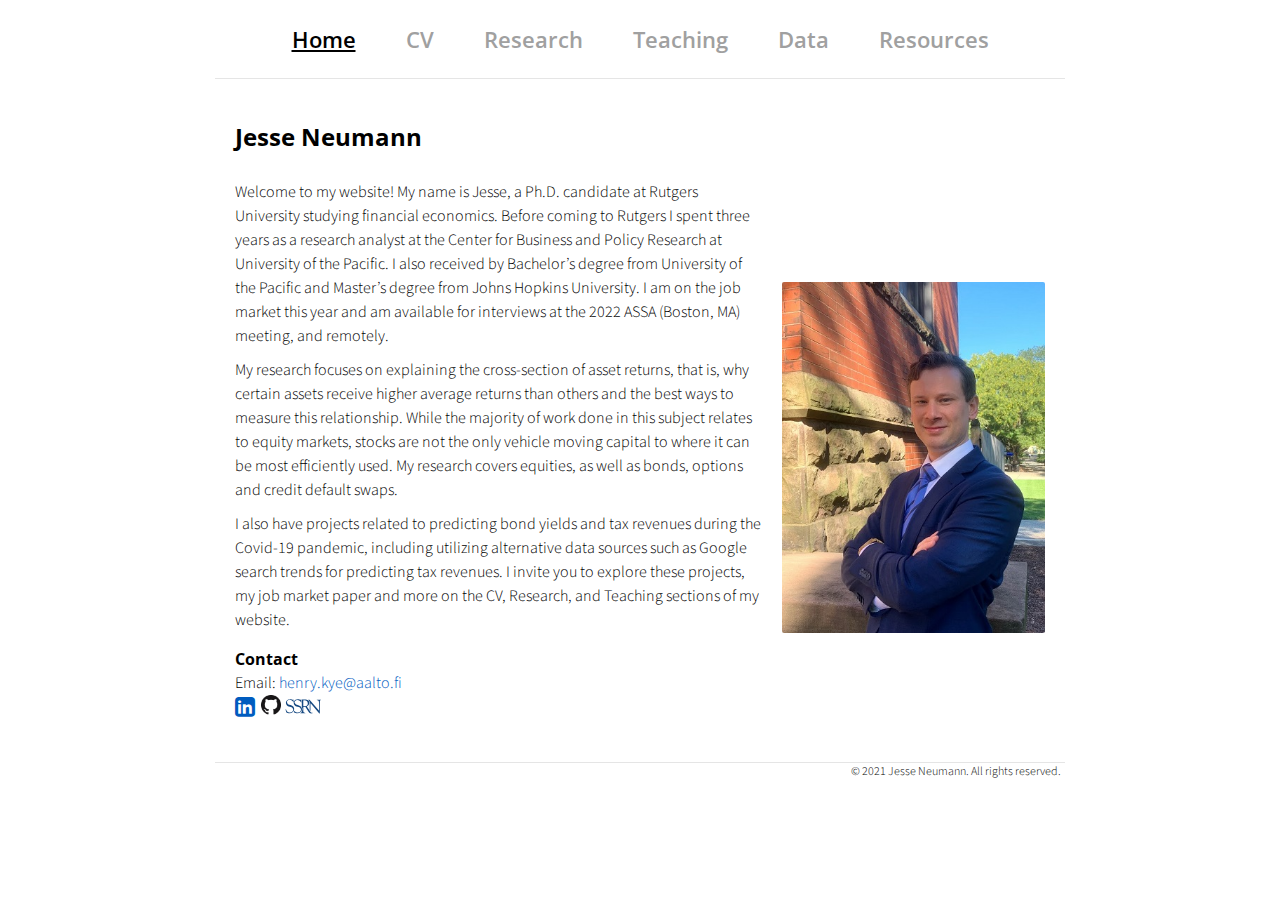
==== index.html @ a1036e42 "Update index.html" ====
<!DOCTYPE html>
<html lang="en-us">

<head>
    <!-- Global site tag (gtag.js) - Google Analytics -->
    <script async src="https://www.googletagmanager.com/gtag/js?id=UA-176182247-1"></script>
    <script>
        window.dataLayer = window.dataLayer || [];

        function gtag() {
            dataLayer.push(arguments);
        }
        gtag('js', new Date());

        gtag('config', 'UA-176182247-1');
    </script>
    <!-- End of Google Analytics -->
    <meta charset="utf-8">
    <title>J. Neumann's Website</title>
    <meta name="viewport" content="width=device-width, initial-scale=1.0">
    <link rel="stylesheet" type="text/css" href="/css/main.css">
    <link href='https://fonts.googleapis.com/css?family=Open+Sans:400,700' rel='stylesheet' type='text/css'>
    <link href='https://fonts.googleapis.com/css?family=Open+Sans+Condensed:300,700' rel='stylesheet' type='text/css'>
    <link href="https://fonts.googleapis.com/css?family=Source+Sans+Pro:400,700" rel="stylesheet">
    <link href="https://fonts.googleapis.com/icon?family=Material+Icons" rel="stylesheet">
    <link rel="stylesheet" href="https://cdnjs.cloudflare.com/ajax/libs/font-awesome/4.7.0/css/font-awesome.min.css">
    </head>

<body>
    <div class="menu-container">
        <div class="menu">
            <div class="menu-table flex-row-center">
                <div class="menu-items flex-row-center flex-item">
                    <a href="index.html" class="active">Home</a>
                    <a href="cv.html">CV</a>
                    <a href="research.html">Research</a>
                    <a href="teaching.html">Teaching</a>
                    <a href="data.html">Data</a>
                    <a href="resources.html">Resources</a>
                </div>
            </div>
            <hr class="header-footer">
        </div>
    </div>
    <!-------------------------------------------------------------------------------------------->
    <div class="content-container">
        <div class="content">
            <div class="content-table flex-column">
                <!-------------------------------------------------------------------------------------------->
                <!--Start Intro-->
                <div class="flex-row">
                    <div class="flex-item flex-column">
                        <h2 class="add-bottom-margin">Jesse Neumann</h2>
                    </div>
                </div>
                <div class="flex-row">
                    <div class="flex-item flex-item-stretch-2 flex-column">
                        <p class="text-no-margin-bottom">
                            Welcome to my website! My name is Jesse, a Ph.D. candidate at Rutgers University studying financial economics. Before coming to Rutgers I spent three years as a research analyst at the Center for Business and Policy Research at University of the Pacific. I also received by Bachelor’s degree from University of the Pacific and Master’s degree from Johns Hopkins University. I am on the job market this year and am available for interviews at the 2022 ASSA (Boston, MA) meeting, and remotely.
                        </p>
                        <p class="text-no-margin-bottom"> 
                          My research focuses on explaining the cross-section of asset returns, that is, why certain assets receive higher average returns than others and the best ways to measure this relationship. While the majority of work done in this subject relates to equity markets, stocks are not the only vehicle moving capital to where it can be most efficiently used. My research covers equities, as well as bonds, options and credit default swaps.
                        </p>
                        <!--
                        <p class="text">
                            I have worked primarily with <a target="_blank" href="https://www.nyse.com/market-data/historical/daily-taq">NYSE TAQ data</a> that record intraday transactions (trades and quotes) for U.S.-traded stocks.
                        </p>
                        -->
                        <p class="text-no-margin-bottom">
                            I also have projects related to predicting bond yields and tax revenues during the Covid-19 pandemic, including utilizing alternative data sources such as Google search trends for predicting tax revenues. I invite you to explore these projects, my job market paper and more on the CV, Research, and Teaching sections of my website.
                        </p>                        
                        <h4 class="add-top-margin">Contact</h4>
                        <p class="text-no-margin-top">
                            <!--
                            Email: <a href="mailto:hky&#101;&#64;&#101;c&#111;n&#111;mics&#46;rutg&#101;rs&#46;&#101;du">hky&#101;&#64;&#101;c&#111;n&#111;mics&#46;rutg&#101;rs&#46;&#101;du</a><br>
                            -->
                            Email: <a href="mailto:&#104;e&#110;ry.&#107;&#121;&#101;&#64;a&#97;&#108;t&#111;.f&#105;">&#104;e&#110;ry.&#107;&#121;&#101;&#64;a&#97;&#108;t&#111;.f&#105;</a><br>
                            <a target="_blank" title="LinkedIn" href="https://www.linkedin.com/in/henrykye"><i style="font-size:23px" class="fa">&#xf08c;</i></a>&nbsp;                    
                            <a target="_blank" title="GitHub" href="https://github.com/henrykye"><img src="img/GitHub-Mark-32px.png" width="20"></a> 
                            <a target="_blank" title="SSRN" href="https://ssrn.com/author=3199370"><img src="img/ssrn_logo.svg" width="38"></a> 
                        </p>
                    </div>
                    <div class="flex-item flex-item-stretch flex-column">
                        <img class="image" src="img/profile.jpg">
                        <!--
                        <p class="text-center text-small text-no-margin-top"><em>@Johnson Park, Piscataway, NJ </em><a href="https://goo.gl/maps/St8mgmyr1SE5Q53e8" target="_blank"><i class="material-icons" style="font-size:14px;color:#E52B50">place</i></a> </p>
                        -->
                    </div>
                </div>
                <!--End Intro-->
                <!-------------------------------------------------------------------------------------------->
            </div>
            <hr class="header-footer">
            <p class="text-tiny text-no-margin text-right">&#169; 2021 Jesse Neumann. All rights reserved.&nbsp;&nbsp; </p>
        </div>
        
    </div>
    
</body>

</html>
---- css/main.css ----
body {
    margin: 0;
    padding: 0;
    background-color: white;
    font-family: 'Open Sans', Helvetica, Arial, sans-serif;
    left: 0;
    right: 0;
    width: auto;
}

a {
    cursor: pointer;
}

a.dashed {
    border-bottom: 1px dashed;
}

img {
    -webkit-touch-callout: none;
    -webkit-user-select: none;
    -khtml-user-select: none;
    -moz-user-select: none;
    -ms-user-select: none;
    user-select: none;
}

video {
    -webkit-touch-callout: none;
    -webkit-user-select: none;
    -khtml-user-select: none;
    -moz-user-select: none;
    -ms-user-select: none;
    user-select: none;
}

h2 {
    font-size: 24px;
    margin: 10px 0 0 0;
    padding: 0;
    font-weight: bold;
    font-family: 'Open Sans', Helvetica, Arial, sans-serif;
}

h3 {
    font-size: 18px;
    margin: 10px 0 0 0;
    padding: 0;
    font-weight: bold;
    font-family: 'Open Sans', Helvetica, Arial, sans-serif;
}

h4 {
    font-size: 16px;
    margin: 0;
    padding: 0;
    font-weight: bold;
    font-family: 'Open Sans', Helvetica, Arial, sans-serif;
}

ul,
ol {
    margin: 10px 0 10px 0;
}

li ol,
li ul {
    margin: 0;
}

ol {
    counter-reset: list;
}

ol > li {
    list-style: none;
    position: relative;
}

ol > li:before {
    content: "["counter(list)"]";
    counter-increment: list;
    left: -50px;
    padding-right: 10px;
    position: absolute;
    text-align: right;
    width: 40px;
}

hr {
    border: 0;
    height: 1px;
    background: #333;
    margin: 0 0 10px 0;
}

hr.no-bottom-margin {
    border: 0;
    height: 1px;
    background: #333;
    margin: 0 0 0 0;
}

hr.header-footer {
    background: #e5e5e5;
    border: 0;
    height: 1px;
    margin: 0;
}

.menu-container {
    z-index: 2;
    position: relative;
    width: 100%;
    background-color: white;
    min-width: 300px;
    -webkit-touch-callout: none;
    -webkit-user-select: none;
    -khtml-user-select: none;
    -moz-user-select: none;
    -ms-user-select: none;
    user-select: none;
}

.menu {
    position: relative;
    margin: 0 auto;
    max-width: 850px;
}

.menu-table {
    background-color: white;
    padding: 24px 5px;
    width: 100%;
    margin: 0;
}

.logo {
    margin-left: 10px;
}

.logo a {
    color: #0073CF;
    font-size: 24px;
    text-decoration: none;
    font-weight: 700;
    flex: 1 auto;
}

.menu-button {
    width: 40px;
    height: 20px;
    display: none;
    cursor: pointer;
    margin-right: 20px;
}

.menu-button img {
    width: 30px;
    height: 30px;
}

.menu-items a {
    color: #A0A0A0;
    text-decoration: none;
    font-weight: 600;
    font-size: 22px;
    flex: 1 auto;
    transition: opacity 0.1s ease-in-out;
    -moz-transition: opacity 0.1s ease-in-out;
    -webkit-transition: opacity 0.1s ease-in-out;
    font-family: 'Open Sans', Helvetica, Arial, sans-serif;
    white-space: nowrap;
}

.menu-items a:not(:last-child) {
    margin-right: 50px;
}

.menu-items a:hover,
.menu-items .active {
    color: #000000;
    opacity: 1;
    text-decoration: underline;
}

.nav li {
    display: inline;
    padding: 0 20px;
    text-transform: uppercase;
}

.nav a {
    color: #A0A0A0;
    text-decoration: none;
    font-weight: 600;
    font-size: 18px;
    flex: 1 auto;
    transition: opacity 0.1s ease-in-out;
    -moz-transition: opacity 0.1s ease-in-out;
    -webkit-transition: opacity 0.1s ease-in-out;
    font-family: 'Open Sans', Helvetica, Arial, sans-serif;
    white-space: nowrap;
}

.nav a:hover,
.nav .active {
    color: #000000;
    opacity: 1;
    text-decoration: underline;
}

.content-container {
    z-index: 1;
    position: relative;
    width: 100%;
    min-width: 300px;
}

.content {
    background-color: white;
    font-size: 16px;
    font-family: 'Source Sans Pro', Helvetica, Arial, sans-serif;
    font-weight: 300;
    line-height: 1.5;
    margin: 0 auto;
    max-width: 850px;
    overflow-x: auto;
    position: relative;
}

.content p a,
.content ul a,
.content ol a {
    text-decoration: none;
    color: #005cbf;
}

.content p a:hover,
.content ul a:hover,
.content ol a:hover {
    text-decoration: underline;
}

.content-table {
    padding: 30px 10px;
    width: 100%;
    margin: 0;
}

.flex-column {
    display: flex;
    flex-direction: column;
    flex-wrap: wrap;
    justify-content: flex-start;
    align-items: stretch;
    align-content: stretch;
    box-sizing: border-box;
}

.flex-row-space-between {
    display: flex;
    flex-direction: row;
    flex-wrap: wrap;
    justify-content: space-between;
    align-items: center;
    align-content: stretch;
    box-sizing: border-box;
}

.flex-row {
    display: flex;
    flex-direction: row;
    flex-wrap: wrap;
    justify-content: flex-start;
    align-items: center;
    align-content: stretch;
    box-sizing: border-box;
}

.flex-row-center {
    display: flex;
    flex-direction: row;
    flex-wrap: wrap;
    justify-content: center;
    align-items: center;
    align-content: stretch;
    box-sizing: border-box;
}

.flex-item-stretch {
    flex: 1 auto;
}

.flex-item-stretch-2 {
    flex: 1 auto;
}

.flex-item-stretch-3 {
    flex: 1 auto;
}

.flex-item-stretch-4 {
    flex: 1 auto;
}

.flex-item-stretch-5 {
    flex: 1 auto;
}

.flex-item {
    margin: 0 10px;
}

.flex-item-no-right-margin {
    margin: 0 0 0 10px;
}

.flex-item-no-margin {
    margin: 0 0 0 0;
}

.left-align {
    float: left;
}

.right-align {
    float: right;
}

.full-width {
    width: 100%;
}

.badge-text {
    font-size: 30px;
    font-weight: 700;
}

.text {
    margin: 10px 0 10px 0;
    padding: 0;
}

.text-large-margin {
    margin: 15px 0 15px 0;
    padding: 0;
}

.text-small-margin {
    margin: 5px 0 5px 0;
    padding: 0;
}

.text-no-margin {
    margin: 0;
    padding: 0;
}

.text-no-margin-top {
    margin: 0 0 10px 0;
    padding: 0;
}

.text-no-margin-bottom {
    margin: 10px 0 0 0;
    padding: 0;
}

.text-left-margin {
    margin: 0 0 0 20px;
    padding: 0;
}

.image {
    border-radius: 2px;
    width: 100%;
    margin: 15px 0 2px 0;
    -webkit-touch-callout: none;
    -webkit-user-select: none;
    -khtml-user-select: none;
    -moz-user-select: none;
    -ms-user-select: none;
    user-select: none;
    display: flex;
}

.image.center {
    align-self: center;
}

.image img,
.image video {
    width: 100%;
    height: 100%;
    box-sizing: border-box;
    display: table-cell;
    overflow: hidden;
    border-radius: 2px;
}

.adaptive-image {
    background-position: center;
    background-repeat: no-repeat;
    background-size: cover;
}

.image-wrap-text {
    float: left;
    margin: 5px 40px 25px 0;
}

.image-caption {
    width: 100%;
    text-align: center;
    margin-top: -10px;
    margin-bottom: 10px;
}

.max-width-140 {
    max-width: 140px;
}

.max-width-400 {
    max-width: 400px;
}

.max-width-500 {
    max-width: 500px;
}

.max-width-600 {
    max-width: 600px;
}

.max-width-700 {
    max-width: 700px;
}

.max-width-800 {
    max-width: 800px;
}

.eighty-percent {
    height: 80%;
    width: 80%;
}

.seventy-percent {
    height: 70%;
    width: 70%;
}



ol.publication {
    display: flex;
    flex-direction: column-reverse;
    list-style: none;
    margin: 7px 0 7px 0;
    padding: 0;
    flex-wrap: wrap;
}

ol.publication li {
    display: flex;
    align-items: baseline;
    margin: 0;
    padding: 0;
}

ol.publication li p:before {
    line-height: 1;
    margin-right: 5px;
}


ol.publication.C-list {
    counter-reset: C-counter;
}

ol.publication.C-list li p {
    counter-increment: C-counter;
}

ol.publication.C-list li p:before {
    content: "[C"counter(C-counter)"]";
}

ol.publication.J-list {
    counter-reset: J-counter;
}

ol.publication.J-list li p {
    counter-increment: J-counter;
}

ol.publication.J-list li p:before {
    content: "[J"counter(J-counter)"]";
}

ol.publication.T-list {
    counter-reset: T-counter;
}

ol.publication.T-list li p {
    counter-increment: T-counter;
}

ol.publication.T-list li p:before {
    content: "[T"counter(T-counter)"]";
}

ol.publication.O-list {
    counter-reset: O-counter;
}

ol.publication.O-list li p {
    counter-increment: O-counter;
}

ol.publication.O-list li p:before {
    content: "[O"counter(O-counter)"]";
}

ol.publication.P-list {
    counter-reset: P-counter;
}

ol.publication.P-list li p {
    counter-increment: P-counter;
}

ol.publication.P-list li p:before {
    content: "[P"counter(P-counter)"]";
}

ol.publication.M-list {
    counter-reset: M-counter;
}

ol.publication.M-list li p {
    counter-increment: M-counter;
}

ol.publication.M-list li p:before {
    content: "[M"counter(M-counter)"]";
}

ol.publication.F-list {
    counter-reset: F-counter;
}

ol.publication.F-list li p {
    counter-increment: F-counter;
}

ol.publication.F-list li p:before {
    content: "[F"counter(F-counter)"]";
}

ol.publication.A-list {
    counter-reset: A-counter;
}

ol.publication.A-list li p {
    counter-increment: A-counter;
}

ol.publication.A-list li p:before {
    content: "[A"counter(A-counter)"]";
}

ol.nested {
    list-style: none;
    counter-reset: item;
}

ol.nested > li:before {
    counter-increment: item;
    content: counters(item, ".") ". ";
    padding-right: 0.6em;
}

.noselect {
    -webkit-touch-callout: none;
    -webkit-user-select: none;
    -khtml-user-select: none;
    -moz-user-select: none;
    -ms-user-select: none;
    user-select: none;
}

.center-align-content {
    display: flex;
    justify-content: center;
    align-items: center;
}

.left-align-content {
    display: flex;
    justify-content: flex-start;
    align-items: center;
}

.text-huge {
    font-size: 20px;
}

.text-large {
    font-size: 18px;
}

.text-small {
    font-size: 14px;
}

.text-tiny {
    font-size: 12px;
}

.text-italic {
    font-style: italic;
}

.text-justify {
    text-align: justify;
}

.text-center {
    text-align: center;
}

.text-right {
    text-align: right;
}

.iframe-container {
    position: absolute;
    top: 61px;
    bottom: 0;
    left: 0;
    height: auto;
    width: 100%;
    min-width: 300px;
}

.iframe {
    border: 0;
    width: 100%;
    height: 100%;
}

.iframe-in-body {
    width: 100%;
    height: 700px;
    border: 1px solid #666666;
    margin: 15px 0;
}

.iframe-in-tab {
    width: 100%;
    height: 400px;
    border: 0;
    margin: 0;
    padding: 0;
}

.force-no-scroll {
    overflow-y: hidden;
}

.force-scroll {
    overflow-y: scroll;
}

.highlight-text {
    font-weight: bold;
}

.custom-text-info,
.custom-text-info p,
.custom-text-info a {
    color: #17a2b8;
}

.custom-text-info a:hover {
    color: #007082;
}

.custom-text-primary,
.custom-text-primary p,
.custom-text-primary a {
    color: #007bff;
}

.custom-text-primary a:hover {
    color: #005cbf;
}

.custom-text-danger,
.custom-text-danger p,
.custom-text-danger a {
    color: #dc3545;
}

.custom-text-danger a:hover {
    color: #a71120;
}

.gallery {
    display: flex;
    flex-direction: row;
    flex-wrap: wrap;
    justify-content: flex-start;
    align-items: center;
    align-content: stretch;
    box-sizing: border-box;
    width: 100%;
    padding: 0 10px;
}

.gallery a {
    border: 1px solid rgba(0, 0, 0, 0);
    color: black;
    text-decoration: none;
    padding: 10px;
    cursor: default;
    -webkit-touch-callout: none;
    -webkit-user-select: none;
    -khtml-user-select: none;
    -moz-user-select: none;
    -ms-user-select: none;
    user-select: none;
}

.gallery a > img,
.gallery a > video {
    border-radius: 2px;
    width: 100%;
    background-image: url(../img/loading.gif);
    background-repeat: no-repeat;
    background-size: 30px 30px;
    background-position: center;
    min-height: 50px;
}

.gallery a > div {
    width: 100%;
    text-align: center;
}

.custom-table-container {
    display: grid;
    width: fit-content;
    width: -moz-fit-content;
    margin: 15px 0;
}

.custom-table-container.center {
    margin-left: auto;
    margin-right: auto;
}

.custom-table {
    display: block;
    overflow-x: auto;
    border: 1px solid #666666;
    border-collapse: collapse;
    border-spacing: 0;
    empty-cells: show;
    margin: 0;
    padding: 0;
}

.custom-table thead {
    text-align: left;
    border-bottom: 1px solid #666666;
}

.custom-table tfoot {
    border-top: 1px solid #666666;
}

.custom-table tr.bg-color-gray {
    background-color: #dadada;
}

.custom-table tr.bg-color-light-gray {
    background-color: #efefef;
}

.custom-table td,
.custom-table th {
    padding: 5px 10px;
}

.no-top-margin {
    margin-top: 0;
}

.no-bottom-margin {
    margin-bottom: 0;
}

.break-long-url {
    /* These are technically the same, but use both */
    overflow-wrap: break-word;
    word-wrap: break-word;

    -ms-word-break: break-all;
    /* This is the dangerous one in WebKit, as it breaks things wherever */
    word-break: break-all;
    /* Instead use this non-standard one: */
    word-break: break-word;

    /* Adds a hyphen where the word breaks, if supported (No Blink) */
    -ms-hyphens: auto;
    -moz-hyphens: auto;
    -webkit-hyphens: auto;
    hyphens: auto;
}

.graph-title {
    font-size: 20px;
    margin-bottom: 0;
    margin-top: 15px;
}

.add-top-margin {
    margin-top: 15px;
}

.add-top-margin-small {
    margin-top: 5px;
}

.add-top-margin-large {
    margin-top: 20px;
}

.add-bottom-margin {
    margin-bottom: 15px;
}

.add-bottom-margin-small {
    margin-bottom: 5px;
}

.add-bottom-margin-large {
    margin-bottom: 20px;
}

@media screen and (min-width: 900px) {
    .flex-item-stretch {
        flex: 1;
    }

    .flex-item-stretch-2 {
        flex: 2;
    }

    .flex-item-stretch-3 {
        flex: 3;
    }

    .flex-item-stretch-4 {
        flex: 4;
    }

    .flex-item-stretch-5 {
        flex: 5;
    }
}

@media screen and (max-width: 750px) {
    .logo {
        -webkit-tap-highlight-color: transparent;
    }

    .menu-items {
        display: none;
        width: 100%;
    }

    .menu-items a:first-child {
        margin-top: 10px;
    }

    .menu-items a {
        width: 100%;
        padding: 10px 0;
        border-top: 1px solid rgba(255, 255, 255, 0.5);
    }

    .menu-button {
        display: flex;
        flex-direction: row;
        flex-wrap: wrap;
        justify-content: flex-end;
        align-items: center;
        align-content: stretch;
        box-sizing: border-box;
        -webkit-tap-highlight-color: transparent;
    }

    .menu-button:focus {
        pointer-events: none;
    }

    .menu-button:focus + .menu-items {
        display: block;
    }

    .menu-button:focus + .menu-items a {
        display: block;
    }

    .menu-items:hover {
        display: block;
    }

    .menu-items > a {
        display: block;
    }

    .image-wrap-text {
        max-width: 100%;
        margin-bottom: 20px;
        margin-right: 0;
    }
}

@media screen and (min-width: 900px) {
    .gallery a {
        flex: 1 0 25%;
        max-width: 25%;
    }
}

@media screen and (min-width: 700px) and (max-width: 900px) {
    .gallery a {
        flex: 1 0 33.3%;
        max-width: 33.3%;
    }
}

@media screen and (min-width: 500px) and (max-width: 700px) {
    .gallery a {
        flex: 1 0 50%;
        max-width: 50%;
    }
}

@media screen and (max-width: 500px) {
    .gallery a {
        flex: 1 0 100%;
        max-width: 100%;
    }
}
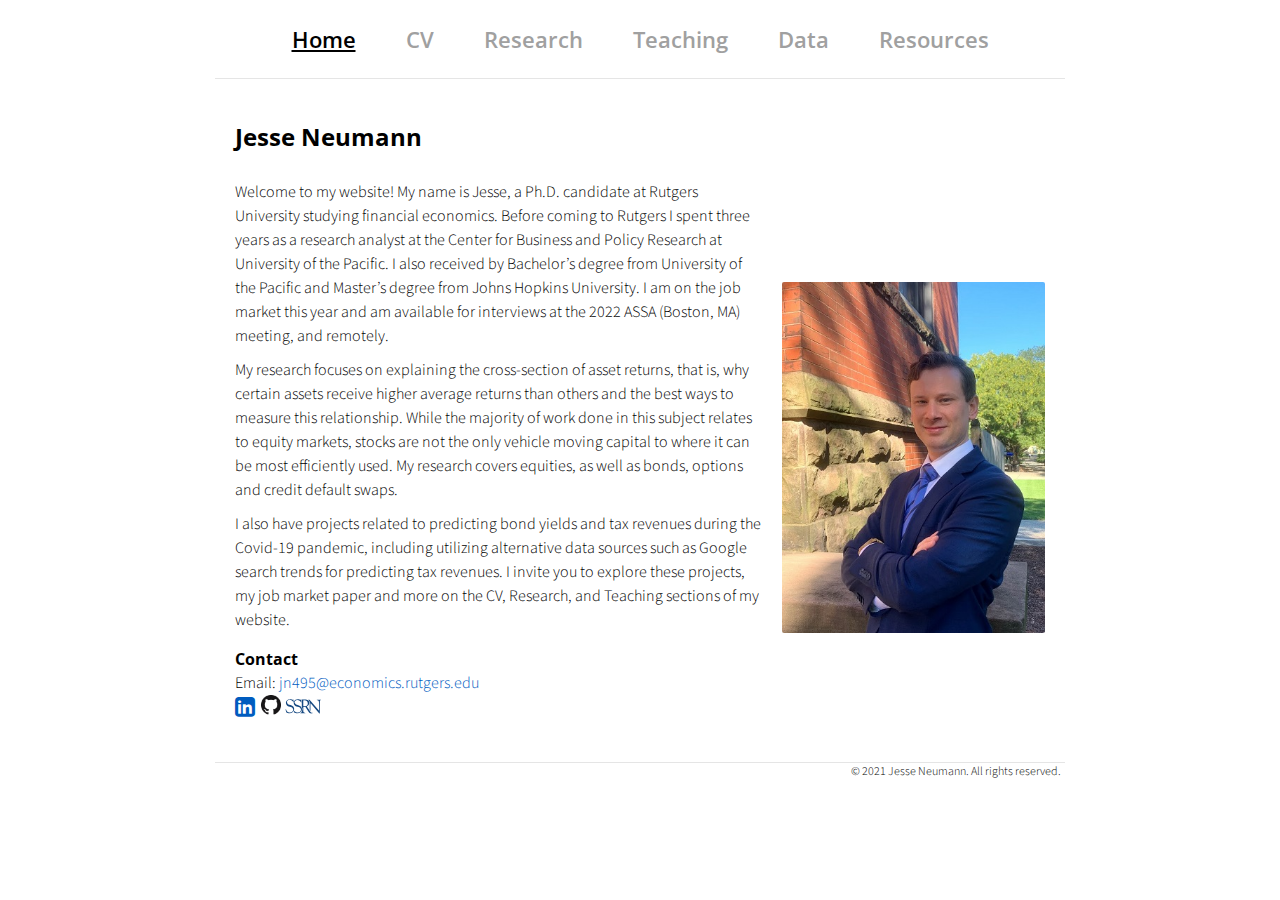
==== commit 59b72569: "Update index.html" ====
--- a/index.html
+++ b/index.html
@@ -74,10 +74,10 @@
                             <!--
                             Email: <a href="mailto:hky&#101;&#64;&#101;c&#111;n&#111;mics&#46;rutg&#101;rs&#46;&#101;du">hky&#101;&#64;&#101;c&#111;n&#111;mics&#46;rutg&#101;rs&#46;&#101;du</a><br>
                             -->
-                            Email: <a href="mailto:&#104;e&#110;ry.&#107;&#121;&#101;&#64;a&#97;&#108;t&#111;.f&#105;">&#104;e&#110;ry.&#107;&#121;&#101;&#64;a&#97;&#108;t&#111;.f&#105;</a><br>
-                            <a target="_blank" title="LinkedIn" href="https://www.linkedin.com/in/henrykye"><i style="font-size:23px" class="fa">&#xf08c;</i></a>&nbsp;                    
-                            <a target="_blank" title="GitHub" href="https://github.com/henrykye"><img src="img/GitHub-Mark-32px.png" width="20"></a> 
-                            <a target="_blank" title="SSRN" href="https://ssrn.com/author=3199370"><img src="img/ssrn_logo.svg" width="38"></a> 
+                            Email: <a href="mailto:jn495@economics.rutgers.edu;.f&#105;">jn495@economics.rutgers.edu</a><br>
+                            <a target="_blank" title="LinkedIn" href="https://www.linkedin.com/in/jesse-neumann-5276022a/"><i style="font-size:23px" class="fa">&#xf08c;</i></a>&nbsp;                    
+                            <a target="_blank" title="GitHub" href="https://github.com/neumann-econ"><img src="img/GitHub-Mark-32px.png" width="20"></a> 
+                            <a target="_blank" title="SSRN" href="https://ssrn.com/author=3328999"><img src="img/ssrn_logo.svg" width="38"></a> 
                         </p>
                     </div>
                     <div class="flex-item flex-item-stretch flex-column">
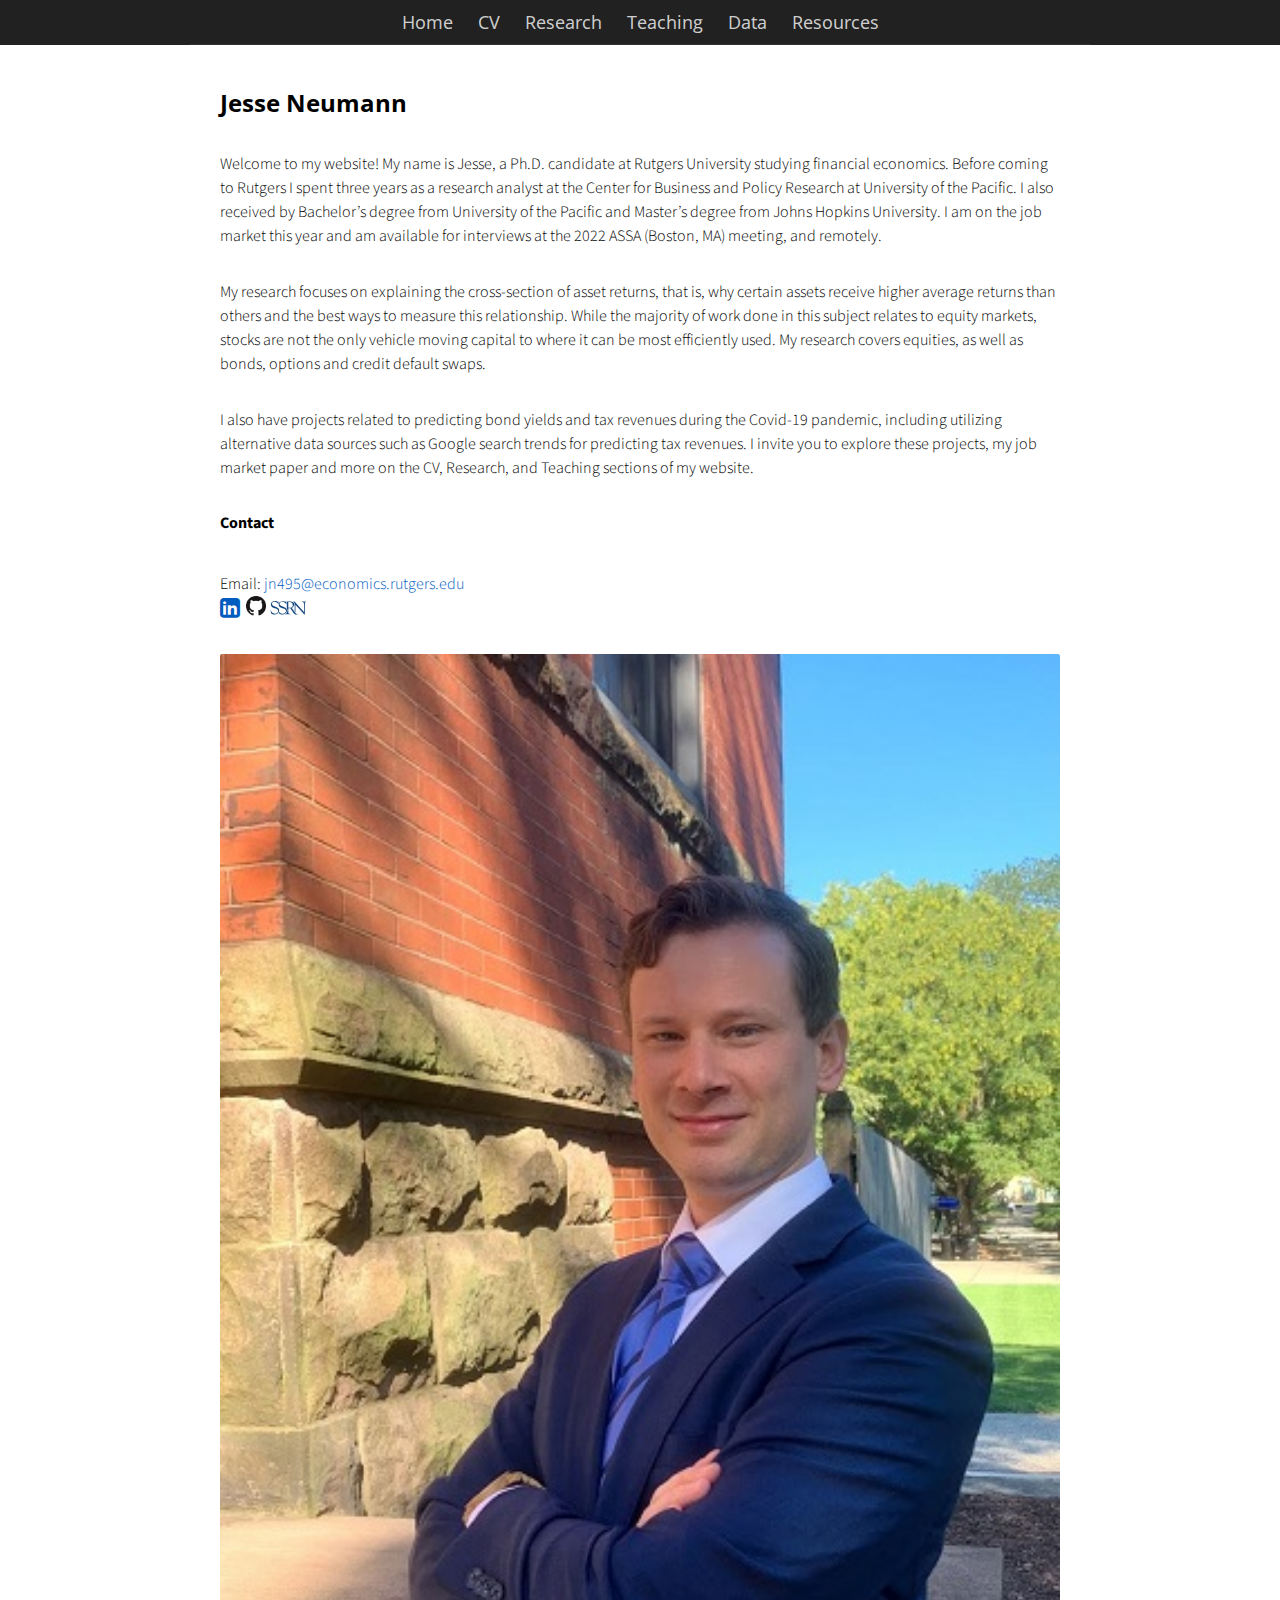
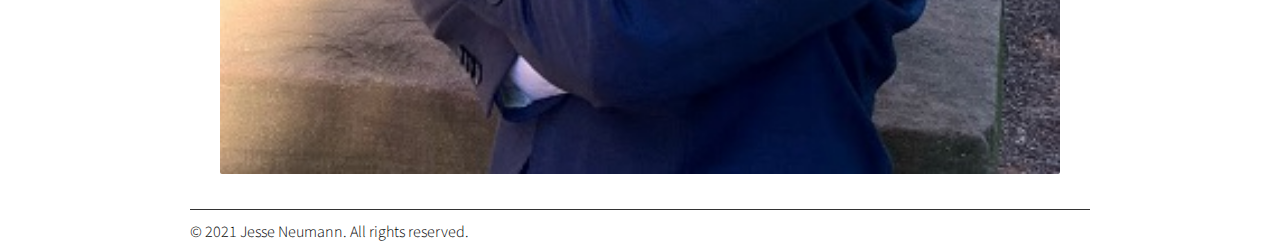
==== commit af5b6353: "Update index.html" ====
--- a/index.html
+++ b/index.html
@@ -51,10 +51,6 @@
                 <div class="flex-row">
                     <div class="flex-item flex-column">
                         <h2 class="add-bottom-margin">Jesse Neumann</h2>
-                    </div>
-                </div>
-                <div class="flex-row">
-                    <div class="flex-item flex-item-stretch-2 flex-column">
                         <p class="text-no-margin-bottom">
                             Welcome to my website! My name is Jesse, a Ph.D. candidate at Rutgers University studying financial economics. Before coming to Rutgers I spent three years as a research analyst at the Center for Business and Policy Research at University of the Pacific. I also received by Bachelor’s degree from University of the Pacific and Master’s degree from Johns Hopkins University. I am on the job market this year and am available for interviews at the 2022 ASSA (Boston, MA) meeting, and remotely.
                         </p>
@@ -87,6 +83,14 @@
                         -->
                     </div>
                 </div>
+                <!--
+                <div class="flex-row">
+                    <div class="flex-item flex-item-stretch-2 flex-column">
+                        
+                    </div>
+                    
+                </div>
+                -->
                 <!--End Intro-->
                 <!-------------------------------------------------------------------------------------------->
             </div>
--- a/css/main.css
+++ b/css/main.css
@@ -1,960 +1,830 @@
+html,
 body {
-    margin: 0;
-    padding: 0;
-    background-color: white;
-    font-family: 'Open Sans', Helvetica, Arial, sans-serif;
-    left: 0;
-    right: 0;
-    width: auto;
+  margin: 0;
+  padding: 0;
+  background-color: white;
+  font-family: 'Open Sans', Helvetica, Arial, sans-serif;
+  left: 0;
+  right: 0;
+  width: auto;
 }
 
 a {
-    cursor: pointer;
-}
-
-a.dashed {
-    border-bottom: 1px dashed;
+  outline: none;
+  cursor: pointer;
 }
 
 img {
-    -webkit-touch-callout: none;
-    -webkit-user-select: none;
-    -khtml-user-select: none;
-    -moz-user-select: none;
-    -ms-user-select: none;
-    user-select: none;
+  -webkit-touch-callout: none;
+  -webkit-user-select: none;
+  -khtml-user-select: none;
+  -moz-user-select: none;
+  -ms-user-select: none;
+  user-select: none;
 }
 
 video {
-    -webkit-touch-callout: none;
-    -webkit-user-select: none;
-    -khtml-user-select: none;
-    -moz-user-select: none;
-    -ms-user-select: none;
-    user-select: none;
+  -webkit-touch-callout: none;
+  -webkit-user-select: none;
+  -khtml-user-select: none;
+  -moz-user-select: none;
+  -ms-user-select: none;
+  user-select: none;
 }
 
 h2 {
-    font-size: 24px;
-    margin: 10px 0 0 0;
-    padding: 0;
-    font-weight: bold;
-    font-family: 'Open Sans', Helvetica, Arial, sans-serif;
+  font-size: 24px;
+  margin: 10px 0 0 0;
+  padding: 0;
+  font-weight: bold;
+  font-family: 'Open Sans', Helvetica, Arial, sans-serif;
 }
 
 h3 {
-    font-size: 18px;
-    margin: 10px 0 0 0;
-    padding: 0;
-    font-weight: bold;
-    font-family: 'Open Sans', Helvetica, Arial, sans-serif;
-}
-
-h4 {
-    font-size: 16px;
-    margin: 0;
-    padding: 0;
-    font-weight: bold;
-    font-family: 'Open Sans', Helvetica, Arial, sans-serif;
+  font-size: 18px;
+  margin: 10px 0 0 0;
+  padding: 0;
+  font-weight: bold;
+  font-family: 'Open Sans', Helvetica, Arial, sans-serif;
 }
 
 ul,
 ol {
-    margin: 10px 0 10px 0;
+  margin: 10px 0 10px 0;
 }
 
 li ol,
 li ul {
-    margin: 0;
-}
-
-ol {
-    counter-reset: list;
-}
-
-ol > li {
-    list-style: none;
-    position: relative;
-}
-
-ol > li:before {
-    content: "["counter(list)"]";
-    counter-increment: list;
-    left: -50px;
-    padding-right: 10px;
-    position: absolute;
-    text-align: right;
-    width: 40px;
+  margin: 0;
 }
 
 hr {
-    border: 0;
-    height: 1px;
-    background: #333;
-    margin: 0 0 10px 0;
-}
-
-hr.no-bottom-margin {
-    border: 0;
-    height: 1px;
-    background: #333;
-    margin: 0 0 0 0;
-}
-
-hr.header-footer {
-    background: #e5e5e5;
-    border: 0;
-    height: 1px;
-    margin: 0;
+  border: 0;
+  height: 1px;
+  background: #333;
+  margin: 0 0 10px 0;
 }
 
 .menu-container {
-    z-index: 2;
-    position: relative;
-    width: 100%;
-    background-color: white;
-    min-width: 300px;
-    -webkit-touch-callout: none;
-    -webkit-user-select: none;
-    -khtml-user-select: none;
-    -moz-user-select: none;
-    -ms-user-select: none;
-    user-select: none;
+  z-index: 2;
+  position: relative;
+  width: 100%;
+  background-color: #212121;
+  min-width: 300px;
+  -webkit-touch-callout: none;
+  -webkit-user-select: none;
+  -khtml-user-select: none;
+  -moz-user-select: none;
+  -ms-user-select: none;
+  user-select: none;
 }
 
 .menu {
-    position: relative;
-    margin: 0 auto;
-    max-width: 850px;
+  position: relative;
+  margin: 0 auto;
+  max-width: 900px;
 }
 
 .menu-table {
-    background-color: white;
-    padding: 24px 5px;
-    width: 100%;
-    margin: 0;
+  padding: 10px 10px;
+  width: 100%;
+  margin: 0;
+}
+
+.menu-highlight {
+  color: rgb(255, 255, 255) !important;
+  opacity: 1 !important;
+  font-weight: 700 !important;
 }
 
 .logo {
-    margin-left: 10px;
+  margin-left: 20px;
 }
 
 .logo a {
-    color: #0073CF;
-    font-size: 24px;
-    text-decoration: none;
-    font-weight: 700;
-    flex: 1 auto;
+  color: rgba(255, 255, 255, 0.8);
+  font-family: 'Open Sans Condensed', Helvetica, Arial, sans-serif;
+  font-size: 30px;
+  text-decoration: none;
+  font-weight: 700;
+  flex: 1 auto;
 }
 
 .menu-button {
-    width: 40px;
-    height: 20px;
-    display: none;
-    cursor: pointer;
-    margin-right: 20px;
+  width: 40px;
+  height: 40px;
+  display: none;
+  cursor: pointer;
+  margin-right: 20px;
 }
 
 .menu-button img {
-    width: 30px;
-    height: 30px;
+  width: 30px;
+  height: 30px;
 }
 
 .menu-items a {
-    color: #A0A0A0;
-    text-decoration: none;
-    font-weight: 600;
-    font-size: 22px;
-    flex: 1 auto;
-    transition: opacity 0.1s ease-in-out;
-    -moz-transition: opacity 0.1s ease-in-out;
-    -webkit-transition: opacity 0.1s ease-in-out;
-    font-family: 'Open Sans', Helvetica, Arial, sans-serif;
-    white-space: nowrap;
+  color: rgba(255, 255, 255, 0.8);
+  text-decoration: none;
+  font-weight: 400;
+  font-size: 18px;
+  flex: 1 auto;
+  transition: opacity 0.1s ease-in-out;
+  -moz-transition: opacity 0.1s ease-in-out;
+  -webkit-transition: opacity 0.1s ease-in-out;
+  font-family: 'Open Sans', Helvetica, Arial, sans-serif;
+  white-space: nowrap;
 }
 
 .menu-items a:not(:last-child) {
-    margin-right: 50px;
-}
-
-.menu-items a:hover,
-.menu-items .active {
-    color: #000000;
-    opacity: 1;
-    text-decoration: underline;
-}
-
-.nav li {
-    display: inline;
-    padding: 0 20px;
-    text-transform: uppercase;
-}
-
-.nav a {
-    color: #A0A0A0;
-    text-decoration: none;
-    font-weight: 600;
-    font-size: 18px;
-    flex: 1 auto;
-    transition: opacity 0.1s ease-in-out;
-    -moz-transition: opacity 0.1s ease-in-out;
-    -webkit-transition: opacity 0.1s ease-in-out;
-    font-family: 'Open Sans', Helvetica, Arial, sans-serif;
-    white-space: nowrap;
-}
-
-.nav a:hover,
-.nav .active {
-    color: #000000;
-    opacity: 1;
-    text-decoration: underline;
+  margin-right: 25px;
+}
+
+.menu-items a:hover {
+  color: rgb(255, 255, 255);
+  opacity: 1;
 }
 
 .content-container {
-    z-index: 1;
-    position: relative;
-    width: 100%;
-    min-width: 300px;
+  z-index: 1;
+  position: relative;
+  width: 100%;
+  min-width: 300px;
 }
 
 .content {
-    background-color: white;
-    font-size: 16px;
-    font-family: 'Source Sans Pro', Helvetica, Arial, sans-serif;
-    font-weight: 300;
-    line-height: 1.5;
-    margin: 0 auto;
-    max-width: 850px;
-    overflow-x: auto;
-    position: relative;
+  position: relative;
+  margin: 0 auto;
+  font-size: 16px;
+  font-family: 'Source Sans Pro', Helvetica, Arial, sans-serif;
+  font-weight: 300;
+  line-height: 1.5;
+  max-width: 900px;
+  overflow-x: auto;
 }
 
 .content p a,
 .content ul a,
 .content ol a {
-    text-decoration: none;
-    color: #005cbf;
+  text-decoration: none;
+  color: #005cbf;
 }
 
 .content p a:hover,
 .content ul a:hover,
 .content ol a:hover {
-    text-decoration: underline;
+  text-decoration: underline;
 }
 
 .content-table {
-    padding: 30px 10px;
+  padding: 20px 10px;
+  width: 100%;
+  margin: 0;
+}
+
+.flex-column {
+  display: flex;
+  flex-direction: column;
+  flex-wrap: wrap;
+  justify-content: flex-start;
+  align-items: stretch;
+  align-content: stretch;
+  box-sizing: border-box;
+}
+
+.flex-row-space-between {
+  display: flex;
+  flex-direction: row;
+  flex-wrap: wrap;
+  justify-content: space-between;
+  align-items: center;
+  align-content: stretch;
+  box-sizing: border-box;
+}
+
+.flex-row {
+  display: flex;
+  flex-direction: row;
+  flex-wrap: wrap;
+  justify-content: flex-start;
+  align-items: center;
+  align-content: stretch;
+  box-sizing: border-box;
+}
+
+.flex-row-center {
+  display: flex;
+  flex-direction: row;
+  flex-wrap: wrap;
+  justify-content: center;
+  align-items: center;
+  align-content: stretch;
+  box-sizing: border-box;
+}
+
+.flex-item-stretch {
+  flex: 1 auto;
+}
+
+.flex-item-stretch-2 {
+  flex: 1 auto;
+}
+
+.flex-item-stretch-3 {
+  flex: 1 auto;
+}
+
+.flex-item-stretch-4 {
+  flex: 1 auto;
+}
+
+.flex-item-stretch-5 {
+  flex: 1 auto;
+}
+
+.flex-item {
+  margin: 0 20px;
+}
+
+.left-align {
+  float: left;
+}
+
+.right-align {
+  float: right;
+}
+
+.full-width {
+  width: 100%;
+}
+
+.badge-text {
+  font-size: 30px;
+  font-weight: 700;
+}
+
+.text {
+  margin: 10px 0 10px 0;
+  padding: 0;
+}
+
+.text-large-margin {
+  margin: 15px 0 15px 0;
+  padding: 0;
+}
+
+.text-small-margin {
+  margin: 5px 0 5px 0;
+  padding: 0;
+}
+
+.text-no-margin {
+  margin: 0;
+  padding: 0;
+}
+
+.image {
+  border-radius: 2px;
+  width: 100%;
+  margin: 15px 0;
+  -webkit-touch-callout: none;
+  -webkit-user-select: none;
+  -khtml-user-select: none;
+  -moz-user-select: none;
+  -ms-user-select: none;
+  user-select: none;
+  display: flex;
+}
+
+.image.center {
+  align-self: center;
+}
+
+.image img,
+.image video {
+  width: 100%;
+  height: 100%;
+  box-sizing: border-box;
+  display: table-cell;
+  overflow: hidden;
+  border-radius: 2px;
+}
+
+.adaptive-image {
+  background-position: center;
+  background-repeat: no-repeat;
+  background-size: cover;
+}
+
+.image-wrap-text {
+  float: left;
+  margin: 5px 40px 25px 0;
+}
+
+.image-caption {
+  width: 100%;
+  text-align: center;
+  margin-top: -10px;
+  margin-bottom: 10px;
+}
+
+.max-width-400 {
+  max-width: 400px;
+}
+
+.max-width-140 {
+  max-width: 140px;
+}
+
+ol.publication {
+  display: flex;
+  flex-direction: column-reverse;
+  list-style: none;
+  margin: 7px 0 7px 0;
+  padding: 0;
+  flex-wrap: wrap;
+}
+
+ol.publication li {
+  display: flex;
+  align-items: baseline;
+  margin: 0;
+  padding: 0;
+}
+
+ol.publication li p:before {
+  line-height: 1;
+  margin-right: 5px;
+}
+
+ol.publication.C-list {
+  counter-reset: C-counter;
+}
+
+ol.publication.C-list li p {
+  counter-increment: C-counter;
+}
+
+ol.publication.C-list li p:before {
+  content: "[C"counter(C-counter)"]";
+}
+
+ol.publication.J-list {
+  counter-reset: J-counter;
+}
+
+ol.publication.J-list li p {
+  counter-increment: J-counter;
+}
+
+ol.publication.J-list li p:before {
+  content: "[J"counter(J-counter)"]";
+}
+
+ol.publication.T-list {
+  counter-reset: T-counter;
+}
+
+ol.publication.T-list li p {
+  counter-increment: T-counter;
+}
+
+ol.publication.T-list li p:before {
+  content: "[T"counter(T-counter)"]";
+}
+
+ol.publication.O-list {
+  counter-reset: O-counter;
+}
+
+ol.publication.O-list li p {
+  counter-increment: O-counter;
+}
+
+ol.publication.O-list li p:before {
+  content: "[O"counter(O-counter)"]";
+}
+
+ol.publication.P-list {
+  counter-reset: P-counter;
+}
+
+ol.publication.P-list li p {
+  counter-increment: P-counter;
+}
+
+ol.publication.P-list li p:before {
+  content: "[P"counter(P-counter)"]";
+}
+
+ol.publication.M-list {
+  counter-reset: M-counter;
+}
+
+ol.publication.M-list li p {
+  counter-increment: M-counter;
+}
+
+ol.publication.M-list li p:before {
+  content: "[M"counter(M-counter)"]";
+}
+
+ol.publication.F-list {
+  counter-reset: F-counter;
+}
+
+ol.publication.F-list li p {
+  counter-increment: F-counter;
+}
+
+ol.publication.F-list li p:before {
+  content: "[F"counter(F-counter)"]";
+}
+
+ol.publication.A-list {
+  counter-reset: A-counter;
+}
+
+ol.publication.A-list li p {
+  counter-increment: A-counter;
+}
+
+ol.publication.A-list li p:before {
+  content: "[A"counter(A-counter)"]";
+}
+
+ol.nested {
+  list-style: none;
+  counter-reset: item;
+}
+
+ol.nested>li:before {
+  counter-increment: item;
+  content: counters(item, ".") ". ";
+  padding-right: 0.6em;
+}
+
+.noselect {
+  -webkit-touch-callout: none;
+  -webkit-user-select: none;
+  -khtml-user-select: none;
+  -moz-user-select: none;
+  -ms-user-select: none;
+  user-select: none;
+}
+
+.center-align-content {
+  display: flex;
+  justify-content: center;
+  align-items: center;
+}
+
+.left-align-content {
+  display: flex;
+  justify-content: flex-start;
+  align-items: center;
+}
+
+.text-large {
+  font-size: 20px;
+}
+
+.text-small {
+  font-size: 12px;
+}
+
+.text-italic {
+  font-style: italic;
+}
+
+.text-justify {
+  text-align: justify;
+}
+
+.text-center {
+  text-align: center;
+}
+
+.iframe-container {
+  position: absolute;
+  top: 61px;
+  bottom: 0;
+  left: 0;
+  height: auto;
+  width: 100%;
+  min-width: 300px;
+}
+
+.iframe {
+  border: 0;
+  width: 100%;
+  height: 100%;
+}
+
+.iframe-in-body {
+  width: 100%;
+  height: 400px;
+  border: 1px solid #666666;
+  margin: 15px 0;
+}
+
+.iframe-in-tab {
+  width: 100%;
+  height: 400px;
+  border: 0;
+  margin: 0;
+  padding: 0;
+}
+
+.force-no-scroll {
+  overflow-y: hidden;
+}
+
+.force-scroll {
+  overflow-y: scroll;
+}
+
+.highlight-text {
+  font-weight: bold;
+}
+
+.custom-text-info,
+.custom-text-info p,
+.custom-text-info a {
+  color: #17a2b8;
+}
+
+.custom-text-info a:hover {
+  color: #007082;
+}
+
+.custom-text-primary,
+.custom-text-primary p,
+.custom-text-primary a {
+  color: #007bff;
+}
+
+.custom-text-primary a:hover {
+  color: #005cbf;
+}
+
+.custom-text-danger,
+.custom-text-danger p,
+.custom-text-danger a {
+  color: #dc3545;
+}
+
+.custom-text-danger a:hover {
+  color: #a71120;
+}
+
+.gallery {
+  display: flex;
+  flex-direction: row;
+  flex-wrap: wrap;
+  justify-content: flex-start;
+  align-items: center;
+  align-content: stretch;
+  box-sizing: border-box;
+  width: 100%;
+  padding: 0 10px;
+}
+
+.gallery a {
+  border: 1px solid rgba(0, 0, 0, 0);
+  color: black;
+  text-decoration: none;
+  padding: 10px;
+  cursor: default;
+  -webkit-touch-callout: none;
+  -webkit-user-select: none;
+  -khtml-user-select: none;
+  -moz-user-select: none;
+  -ms-user-select: none;
+  user-select: none;
+}
+
+.gallery a>img,
+.gallery a>video {
+  border-radius: 2px;
+  width: 100%;
+  background-image: url(../img/loading.gif);
+  background-repeat: no-repeat;
+  background-size: 30px 30px;
+  background-position: center;
+  min-height: 50px;
+}
+
+.gallery a>div {
+  width: 100%;
+  text-align: center;
+}
+
+.custom-table-container {
+  display: grid;
+  width: fit-content;
+  width: -moz-fit-content;
+  margin: 15px 0;
+}
+
+.custom-table-container.center {
+  margin-left: auto;
+  margin-right: auto;
+}
+
+.custom-table {
+  display: block;
+  overflow-x: auto;
+  border: 1px solid #666666;
+  border-collapse: collapse;
+  border-spacing: 0;
+  empty-cells: show;
+  margin: 0;
+  padding: 0;
+}
+
+.custom-table thead {
+  text-align: left;
+  border-bottom: 1px solid #666666;
+}
+
+.custom-table tfoot {
+  border-top: 1px solid #666666;
+}
+
+.custom-table tr.bg-color-gray {
+  background-color: #dadada;
+}
+
+.custom-table tr.bg-color-light-gray {
+  background-color: #efefef;
+}
+
+.custom-table td,
+.custom-table th {
+  padding: 5px 10px;
+}
+
+.no-top-margin {
+  margin-top: 0;
+}
+
+.no-bottom-margin {
+  margin-bottom: 0;
+}
+
+.break-long-url {
+  /* These are technically the same, but use both */
+  overflow-wrap: break-word;
+  word-wrap: break-word;
+
+  -ms-word-break: break-all;
+  /* This is the dangerous one in WebKit, as it breaks things wherever */
+  word-break: break-all;
+  /* Instead use this non-standard one: */
+  word-break: break-word;
+
+  /* Adds a hyphen where the word breaks, if supported (No Blink) */
+  -ms-hyphens: auto;
+  -moz-hyphens: auto;
+  -webkit-hyphens: auto;
+  hyphens: auto;
+}
+
+.graph-title {
+  font-size: 20px;
+  margin-bottom: 0;
+  margin-top: 15px;
+}
+
+.add-top-margin {
+  margin-top: 15px;
+}
+
+.add-top-margin-small {
+  margin-top: 5px;
+}
+
+.add-top-margin-large {
+  margin-top: 20px;
+}
+
+.add-bottom-margin {
+  margin-bottom: 15px;
+}
+
+.add-bottom-margin-small {
+  margin-bottom: 5px;
+}
+
+.add-bottom-margin-large {
+  margin-bottom: 20px;
+}
+
+@media screen and (min-width: 900px) {
+  .flex-item-stretch {
+    flex: 1;
+  }
+
+  .flex-item-stretch-2 {
+    flex: 2;
+  }
+
+  .flex-item-stretch-3 {
+    flex: 3;
+  }
+
+  .flex-item-stretch-4 {
+    flex: 4;
+  }
+
+  .flex-item-stretch-5 {
+    flex: 5;
+  }
+}
+
+@media screen and (max-width: 750px) {
+  .logo {
+    -webkit-tap-highlight-color: transparent;
+  }
+
+  .menu-items {
+    display: none;
     width: 100%;
-    margin: 0;
-}
-
-.flex-column {
-    display: flex;
-    flex-direction: column;
-    flex-wrap: wrap;
-    justify-content: flex-start;
-    align-items: stretch;
-    align-content: stretch;
-    box-sizing: border-box;
-}
-
-.flex-row-space-between {
+  }
+
+  .menu-items a:first-child {
+    margin-top: 10px;
+  }
+
+  .menu-items a {
+    width: 100%;
+    padding: 10px 0;
+    border-top: 1px solid rgba(255, 255, 255, 0.5);
+  }
+
+  .menu-button {
     display: flex;
     flex-direction: row;
     flex-wrap: wrap;
-    justify-content: space-between;
+    justify-content: flex-end;
     align-items: center;
     align-content: stretch;
     box-sizing: border-box;
-}
-
-.flex-row {
-    display: flex;
-    flex-direction: row;
-    flex-wrap: wrap;
-    justify-content: flex-start;
-    align-items: center;
-    align-content: stretch;
-    box-sizing: border-box;
-}
-
-.flex-row-center {
-    display: flex;
-    flex-direction: row;
-    flex-wrap: wrap;
-    justify-content: center;
-    align-items: center;
-    align-content: stretch;
-    box-sizing: border-box;
-}
-
-.flex-item-stretch {
-    flex: 1 auto;
-}
-
-.flex-item-stretch-2 {
-    flex: 1 auto;
-}
-
-.flex-item-stretch-3 {
-    flex: 1 auto;
-}
-
-.flex-item-stretch-4 {
-    flex: 1 auto;
-}
-
-.flex-item-stretch-5 {
-    flex: 1 auto;
-}
-
-.flex-item {
-    margin: 0 10px;
-}
-
-.flex-item-no-right-margin {
-    margin: 0 0 0 10px;
-}
-
-.flex-item-no-margin {
-    margin: 0 0 0 0;
-}
-
-.left-align {
-    float: left;
-}
-
-.right-align {
-    float: right;
-}
-
-.full-width {
-    width: 100%;
-}
-
-.badge-text {
-    font-size: 30px;
-    font-weight: 700;
-}
-
-.text {
-    margin: 10px 0 10px 0;
-    padding: 0;
-}
-
-.text-large-margin {
-    margin: 15px 0 15px 0;
-    padding: 0;
-}
-
-.text-small-margin {
-    margin: 5px 0 5px 0;
-    padding: 0;
-}
-
-.text-no-margin {
-    margin: 0;
-    padding: 0;
-}
-
-.text-no-margin-top {
-    margin: 0 0 10px 0;
-    padding: 0;
-}
-
-.text-no-margin-bottom {
-    margin: 10px 0 0 0;
-    padding: 0;
-}
-
-.text-left-margin {
-    margin: 0 0 0 20px;
-    padding: 0;
-}
-
-.image {
-    border-radius: 2px;
-    width: 100%;
-    margin: 15px 0 2px 0;
-    -webkit-touch-callout: none;
-    -webkit-user-select: none;
-    -khtml-user-select: none;
-    -moz-user-select: none;
-    -ms-user-select: none;
-    user-select: none;
-    display: flex;
-}
-
-.image.center {
-    align-self: center;
-}
-
-.image img,
-.image video {
-    width: 100%;
-    height: 100%;
-    box-sizing: border-box;
-    display: table-cell;
-    overflow: hidden;
-    border-radius: 2px;
-}
-
-.adaptive-image {
-    background-position: center;
-    background-repeat: no-repeat;
-    background-size: cover;
-}
-
-.image-wrap-text {
-    float: left;
-    margin: 5px 40px 25px 0;
-}
-
-.image-caption {
-    width: 100%;
-    text-align: center;
-    margin-top: -10px;
-    margin-bottom: 10px;
-}
-
-.max-width-140 {
-    max-width: 140px;
-}
-
-.max-width-400 {
-    max-width: 400px;
-}
-
-.max-width-500 {
-    max-width: 500px;
-}
-
-.max-width-600 {
-    max-width: 600px;
-}
-
-.max-width-700 {
-    max-width: 700px;
-}
-
-.max-width-800 {
-    max-width: 800px;
-}
-
-.eighty-percent {
-    height: 80%;
-    width: 80%;
-}
-
-.seventy-percent {
-    height: 70%;
-    width: 70%;
-}
-
-
-
-ol.publication {
-    display: flex;
-    flex-direction: column-reverse;
-    list-style: none;
-    margin: 7px 0 7px 0;
-    padding: 0;
-    flex-wrap: wrap;
-}
-
-ol.publication li {
-    display: flex;
-    align-items: baseline;
-    margin: 0;
-    padding: 0;
-}
-
-ol.publication li p:before {
-    line-height: 1;
-    margin-right: 5px;
-}
-
-
-ol.publication.C-list {
-    counter-reset: C-counter;
-}
-
-ol.publication.C-list li p {
-    counter-increment: C-counter;
-}
-
-ol.publication.C-list li p:before {
-    content: "[C"counter(C-counter)"]";
-}
-
-ol.publication.J-list {
-    counter-reset: J-counter;
-}
-
-ol.publication.J-list li p {
-    counter-increment: J-counter;
-}
-
-ol.publication.J-list li p:before {
-    content: "[J"counter(J-counter)"]";
-}
-
-ol.publication.T-list {
-    counter-reset: T-counter;
-}
-
-ol.publication.T-list li p {
-    counter-increment: T-counter;
-}
-
-ol.publication.T-list li p:before {
-    content: "[T"counter(T-counter)"]";
-}
-
-ol.publication.O-list {
-    counter-reset: O-counter;
-}
-
-ol.publication.O-list li p {
-    counter-increment: O-counter;
-}
-
-ol.publication.O-list li p:before {
-    content: "[O"counter(O-counter)"]";
-}
-
-ol.publication.P-list {
-    counter-reset: P-counter;
-}
-
-ol.publication.P-list li p {
-    counter-increment: P-counter;
-}
-
-ol.publication.P-list li p:before {
-    content: "[P"counter(P-counter)"]";
-}
-
-ol.publication.M-list {
-    counter-reset: M-counter;
-}
-
-ol.publication.M-list li p {
-    counter-increment: M-counter;
-}
-
-ol.publication.M-list li p:before {
-    content: "[M"counter(M-counter)"]";
-}
-
-ol.publication.F-list {
-    counter-reset: F-counter;
-}
-
-ol.publication.F-list li p {
-    counter-increment: F-counter;
-}
-
-ol.publication.F-list li p:before {
-    content: "[F"counter(F-counter)"]";
-}
-
-ol.publication.A-list {
-    counter-reset: A-counter;
-}
-
-ol.publication.A-list li p {
-    counter-increment: A-counter;
-}
-
-ol.publication.A-list li p:before {
-    content: "[A"counter(A-counter)"]";
-}
-
-ol.nested {
-    list-style: none;
-    counter-reset: item;
-}
-
-ol.nested > li:before {
-    counter-increment: item;
-    content: counters(item, ".") ". ";
-    padding-right: 0.6em;
-}
-
-.noselect {
-    -webkit-touch-callout: none;
-    -webkit-user-select: none;
-    -khtml-user-select: none;
-    -moz-user-select: none;
-    -ms-user-select: none;
-    user-select: none;
-}
-
-.center-align-content {
-    display: flex;
-    justify-content: center;
-    align-items: center;
-}
-
-.left-align-content {
-    display: flex;
-    justify-content: flex-start;
-    align-items: center;
-}
-
-.text-huge {
-    font-size: 20px;
-}
-
-.text-large {
-    font-size: 18px;
-}
-
-.text-small {
-    font-size: 14px;
-}
-
-.text-tiny {
-    font-size: 12px;
-}
-
-.text-italic {
-    font-style: italic;
-}
-
-.text-justify {
-    text-align: justify;
-}
-
-.text-center {
-    text-align: center;
-}
-
-.text-right {
-    text-align: right;
-}
-
-.iframe-container {
-    position: absolute;
-    top: 61px;
-    bottom: 0;
-    left: 0;
-    height: auto;
-    width: 100%;
-    min-width: 300px;
-}
-
-.iframe {
-    border: 0;
-    width: 100%;
-    height: 100%;
-}
-
-.iframe-in-body {
-    width: 100%;
-    height: 700px;
-    border: 1px solid #666666;
-    margin: 15px 0;
-}
-
-.iframe-in-tab {
-    width: 100%;
-    height: 400px;
-    border: 0;
-    margin: 0;
-    padding: 0;
-}
-
-.force-no-scroll {
-    overflow-y: hidden;
-}
-
-.force-scroll {
-    overflow-y: scroll;
-}
-
-.highlight-text {
-    font-weight: bold;
-}
-
-.custom-text-info,
-.custom-text-info p,
-.custom-text-info a {
-    color: #17a2b8;
-}
-
-.custom-text-info a:hover {
-    color: #007082;
-}
-
-.custom-text-primary,
-.custom-text-primary p,
-.custom-text-primary a {
-    color: #007bff;
-}
-
-.custom-text-primary a:hover {
-    color: #005cbf;
-}
-
-.custom-text-danger,
-.custom-text-danger p,
-.custom-text-danger a {
-    color: #dc3545;
-}
-
-.custom-text-danger a:hover {
-    color: #a71120;
-}
-
-.gallery {
-    display: flex;
-    flex-direction: row;
-    flex-wrap: wrap;
-    justify-content: flex-start;
-    align-items: center;
-    align-content: stretch;
-    box-sizing: border-box;
-    width: 100%;
-    padding: 0 10px;
-}
-
-.gallery a {
-    border: 1px solid rgba(0, 0, 0, 0);
-    color: black;
-    text-decoration: none;
-    padding: 10px;
-    cursor: default;
-    -webkit-touch-callout: none;
-    -webkit-user-select: none;
-    -khtml-user-select: none;
-    -moz-user-select: none;
-    -ms-user-select: none;
-    user-select: none;
-}
-
-.gallery a > img,
-.gallery a > video {
-    border-radius: 2px;
-    width: 100%;
-    background-image: url(../img/loading.gif);
-    background-repeat: no-repeat;
-    background-size: 30px 30px;
-    background-position: center;
-    min-height: 50px;
-}
-
-.gallery a > div {
-    width: 100%;
-    text-align: center;
-}
-
-.custom-table-container {
-    display: grid;
-    width: fit-content;
-    width: -moz-fit-content;
-    margin: 15px 0;
-}
-
-.custom-table-container.center {
-    margin-left: auto;
-    margin-right: auto;
-}
-
-.custom-table {
+    -webkit-tap-highlight-color: transparent;
+  }
+
+  .menu-button:focus {
+    pointer-events: none;
+  }
+
+  .menu-button:focus+.menu-items {
     display: block;
-    overflow-x: auto;
-    border: 1px solid #666666;
-    border-collapse: collapse;
-    border-spacing: 0;
-    empty-cells: show;
-    margin: 0;
-    padding: 0;
-}
-
-.custom-table thead {
-    text-align: left;
-    border-bottom: 1px solid #666666;
-}
-
-.custom-table tfoot {
-    border-top: 1px solid #666666;
-}
-
-.custom-table tr.bg-color-gray {
-    background-color: #dadada;
-}
-
-.custom-table tr.bg-color-light-gray {
-    background-color: #efefef;
-}
-
-.custom-table td,
-.custom-table th {
-    padding: 5px 10px;
-}
-
-.no-top-margin {
-    margin-top: 0;
-}
-
-.no-bottom-margin {
-    margin-bottom: 0;
-}
-
-.break-long-url {
-    /* These are technically the same, but use both */
-    overflow-wrap: break-word;
-    word-wrap: break-word;
-
-    -ms-word-break: break-all;
-    /* This is the dangerous one in WebKit, as it breaks things wherever */
-    word-break: break-all;
-    /* Instead use this non-standard one: */
-    word-break: break-word;
-
-    /* Adds a hyphen where the word breaks, if supported (No Blink) */
-    -ms-hyphens: auto;
-    -moz-hyphens: auto;
-    -webkit-hyphens: auto;
-    hyphens: auto;
-}
-
-.graph-title {
-    font-size: 20px;
-    margin-bottom: 0;
-    margin-top: 15px;
-}
-
-.add-top-margin {
-    margin-top: 15px;
-}
-
-.add-top-margin-small {
-    margin-top: 5px;
-}
-
-.add-top-margin-large {
-    margin-top: 20px;
-}
-
-.add-bottom-margin {
-    margin-bottom: 15px;
-}
-
-.add-bottom-margin-small {
-    margin-bottom: 5px;
-}
-
-.add-bottom-margin-large {
+  }
+
+  .menu-button:focus+.menu-items a {
+    display: block;
+  }
+
+  .menu-items:hover {
+    display: block;
+  }
+
+  .menu-items>a {
+    display: block;
+  }
+
+  .image-wrap-text {
+    max-width: 100%;
     margin-bottom: 20px;
+    margin-right: 0;
+  }
 }
 
 @media screen and (min-width: 900px) {
-    .flex-item-stretch {
-        flex: 1;
-    }
-
-    .flex-item-stretch-2 {
-        flex: 2;
-    }
-
-    .flex-item-stretch-3 {
-        flex: 3;
-    }
-
-    .flex-item-stretch-4 {
-        flex: 4;
-    }
-
-    .flex-item-stretch-5 {
-        flex: 5;
-    }
-}
-
-@media screen and (max-width: 750px) {
-    .logo {
-        -webkit-tap-highlight-color: transparent;
-    }
-
-    .menu-items {
-        display: none;
-        width: 100%;
-    }
-
-    .menu-items a:first-child {
-        margin-top: 10px;
-    }
-
-    .menu-items a {
-        width: 100%;
-        padding: 10px 0;
-        border-top: 1px solid rgba(255, 255, 255, 0.5);
-    }
-
-    .menu-button {
-        display: flex;
-        flex-direction: row;
-        flex-wrap: wrap;
-        justify-content: flex-end;
-        align-items: center;
-        align-content: stretch;
-        box-sizing: border-box;
-        -webkit-tap-highlight-color: transparent;
-    }
-
-    .menu-button:focus {
-        pointer-events: none;
-    }
-
-    .menu-button:focus + .menu-items {
-        display: block;
-    }
-
-    .menu-button:focus + .menu-items a {
-        display: block;
-    }
-
-    .menu-items:hover {
-        display: block;
-    }
-
-    .menu-items > a {
-        display: block;
-    }
-
-    .image-wrap-text {
-        max-width: 100%;
-        margin-bottom: 20px;
-        margin-right: 0;
-    }
-}
-
-@media screen and (min-width: 900px) {
-    .gallery a {
-        flex: 1 0 25%;
-        max-width: 25%;
-    }
+  .gallery a {
+    flex: 1 0 25%;
+    max-width: 25%;
+  }
 }
 
 @media screen and (min-width: 700px) and (max-width: 900px) {
-    .gallery a {
-        flex: 1 0 33.3%;
-        max-width: 33.3%;
-    }
+  .gallery a {
+    flex: 1 0 33.3%;
+    max-width: 33.3%;
+  }
 }
 
 @media screen and (min-width: 500px) and (max-width: 700px) {
-    .gallery a {
-        flex: 1 0 50%;
-        max-width: 50%;
-    }
+  .gallery a {
+    flex: 1 0 50%;
+    max-width: 50%;
+  }
 }
 
 @media screen and (max-width: 500px) {
-    .gallery a {
-        flex: 1 0 100%;
-        max-width: 100%;
-    }
-}
+  .gallery a {
+    flex: 1 0 100%;
+    max-width: 100%;
+  }
+}
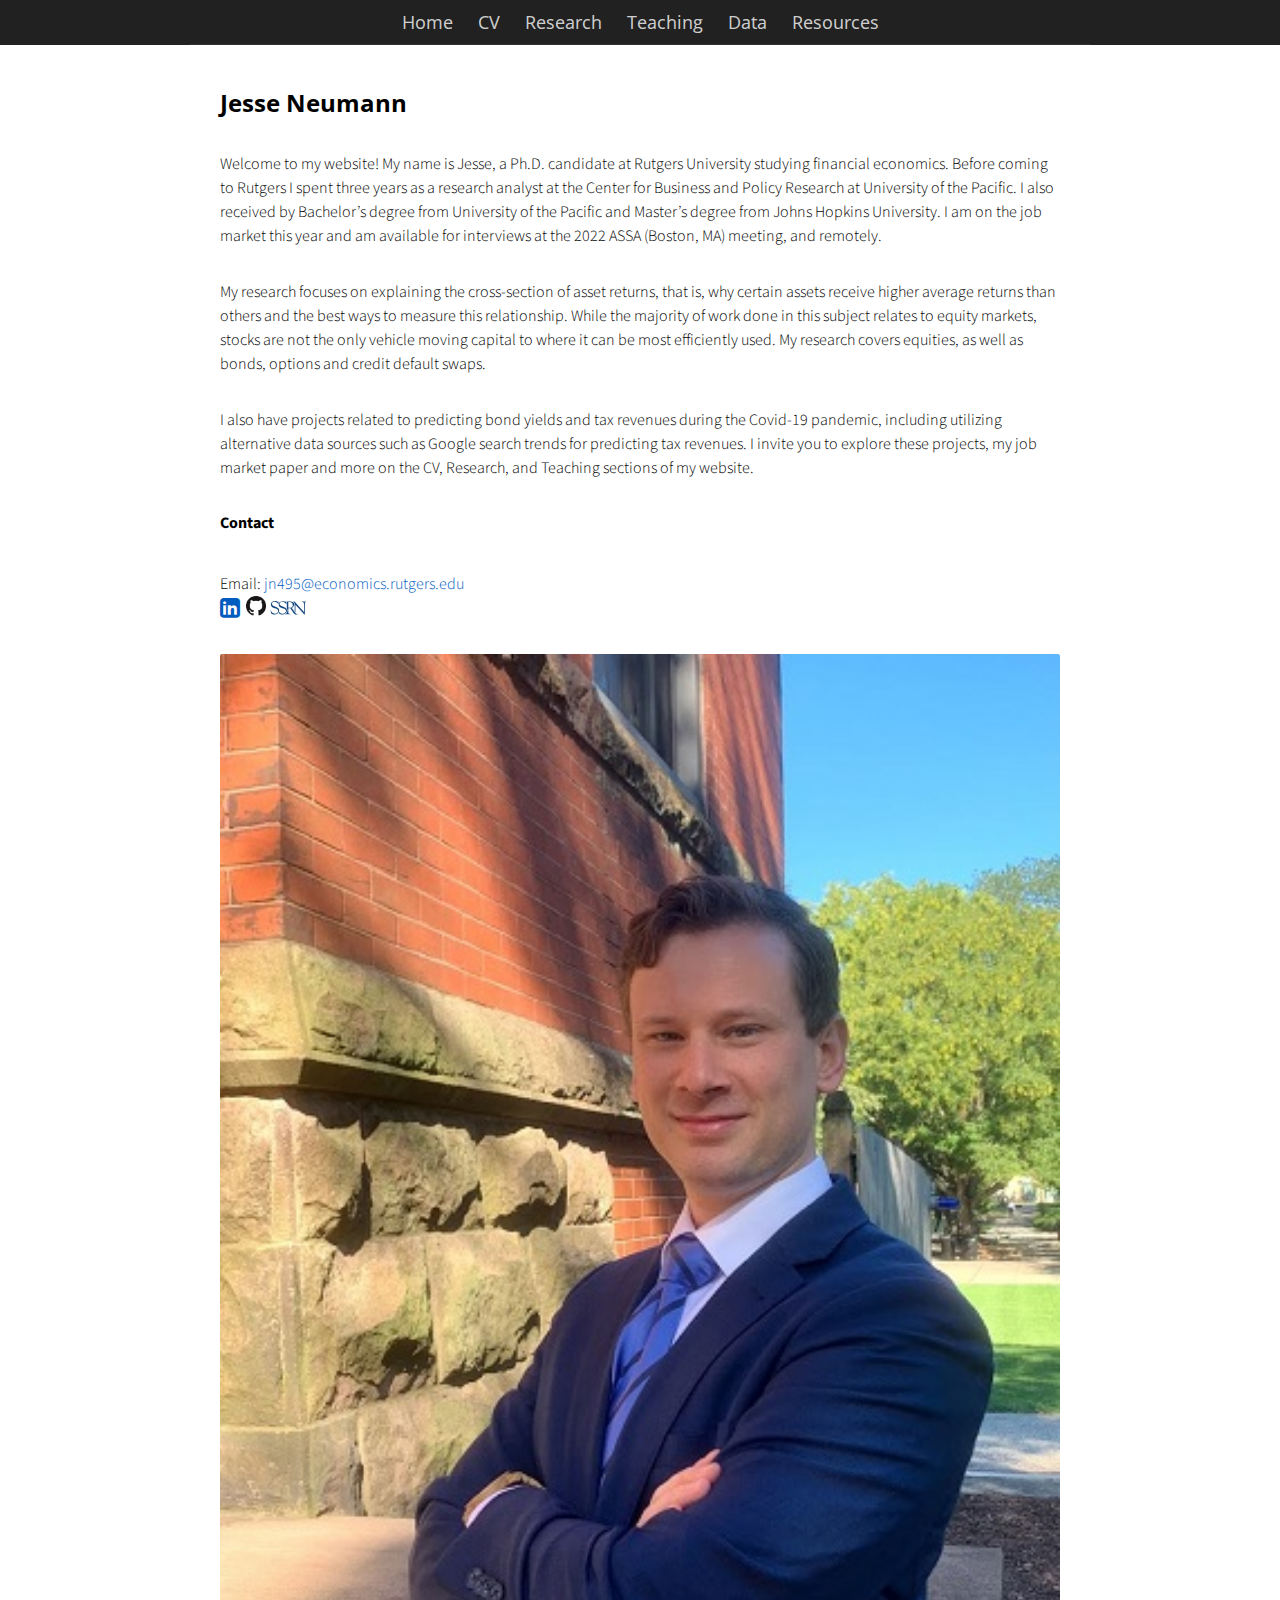
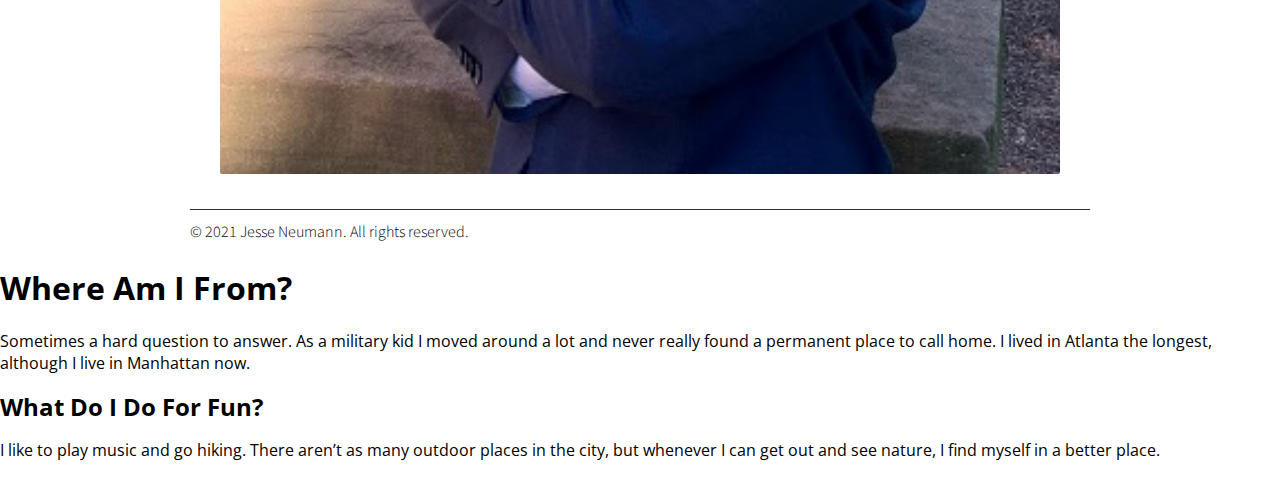
==== commit cfa674b2: "Update index.html" ====
--- a/index.html
+++ b/index.html
@@ -97,6 +97,17 @@
             <hr class="header-footer">
             <p class="text-tiny text-no-margin text-right">&#169; 2021 Jesse Neumann. All rights reserved.&nbsp;&nbsp; </p>
         </div>
+        <div class="container">
+            <div class="columnOne">
+                <h1>Where Am I From?</h1>
+                <p class="paraOne"> Sometimes a hard question to answer. As a military kid I moved around a lot and never really found a permanent place to call home. I lived in Atlanta the longest, although I live in Manhattan now.</p>
+            </div>
+            <div class="columnTwo">
+            <h2> What Do I Do For Fun?</h2>
+                <p class="paraTwo">
+                I like to play music and go hiking. There aren’t as many outdoor places in the city, but whenever I can get out and see nature, I find myself in a better place.
+            </div>
+         </div>
         
     </div>
     
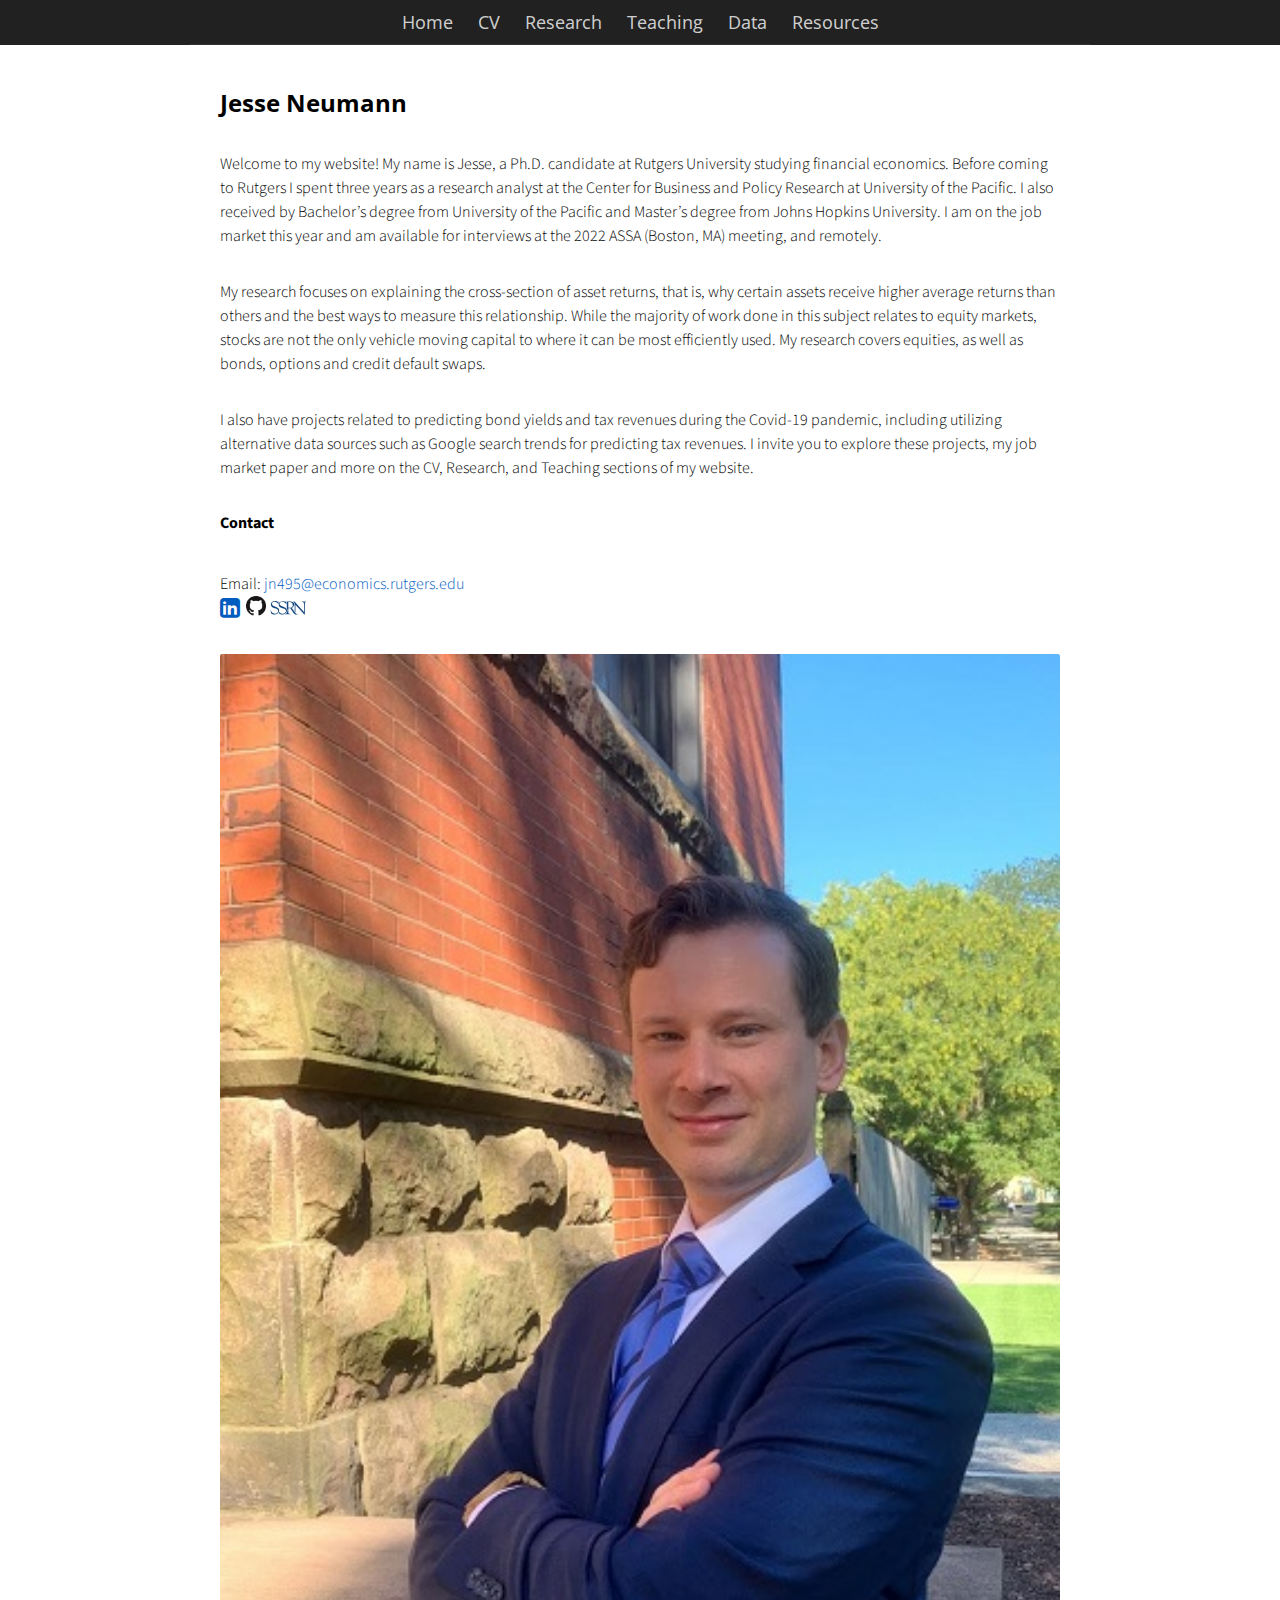
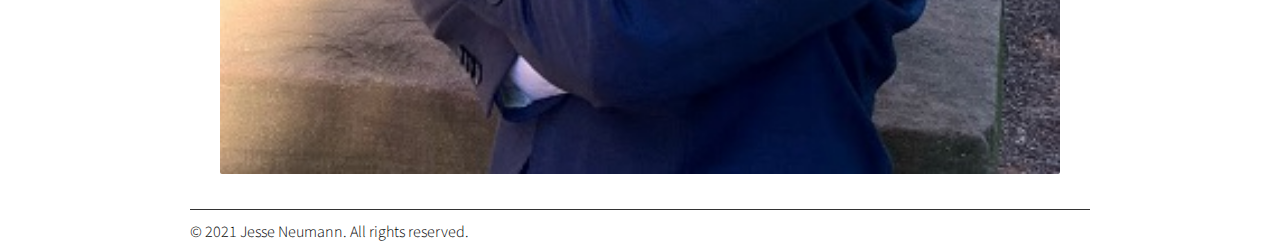
==== commit c567d7bf: "Update index.html" ====
--- a/index.html
+++ b/index.html
@@ -97,17 +97,6 @@
             <hr class="header-footer">
             <p class="text-tiny text-no-margin text-right">&#169; 2021 Jesse Neumann. All rights reserved.&nbsp;&nbsp; </p>
         </div>
-        <div class="container">
-            <div class="columnOne">
-                <h1>Where Am I From?</h1>
-                <p class="paraOne"> Sometimes a hard question to answer. As a military kid I moved around a lot and never really found a permanent place to call home. I lived in Atlanta the longest, although I live in Manhattan now.</p>
-            </div>
-            <div class="columnTwo">
-            <h2> What Do I Do For Fun?</h2>
-                <p class="paraTwo">
-                I like to play music and go hiking. There aren’t as many outdoor places in the city, but whenever I can get out and see nature, I find myself in a better place.
-            </div>
-         </div>
         
     </div>
     
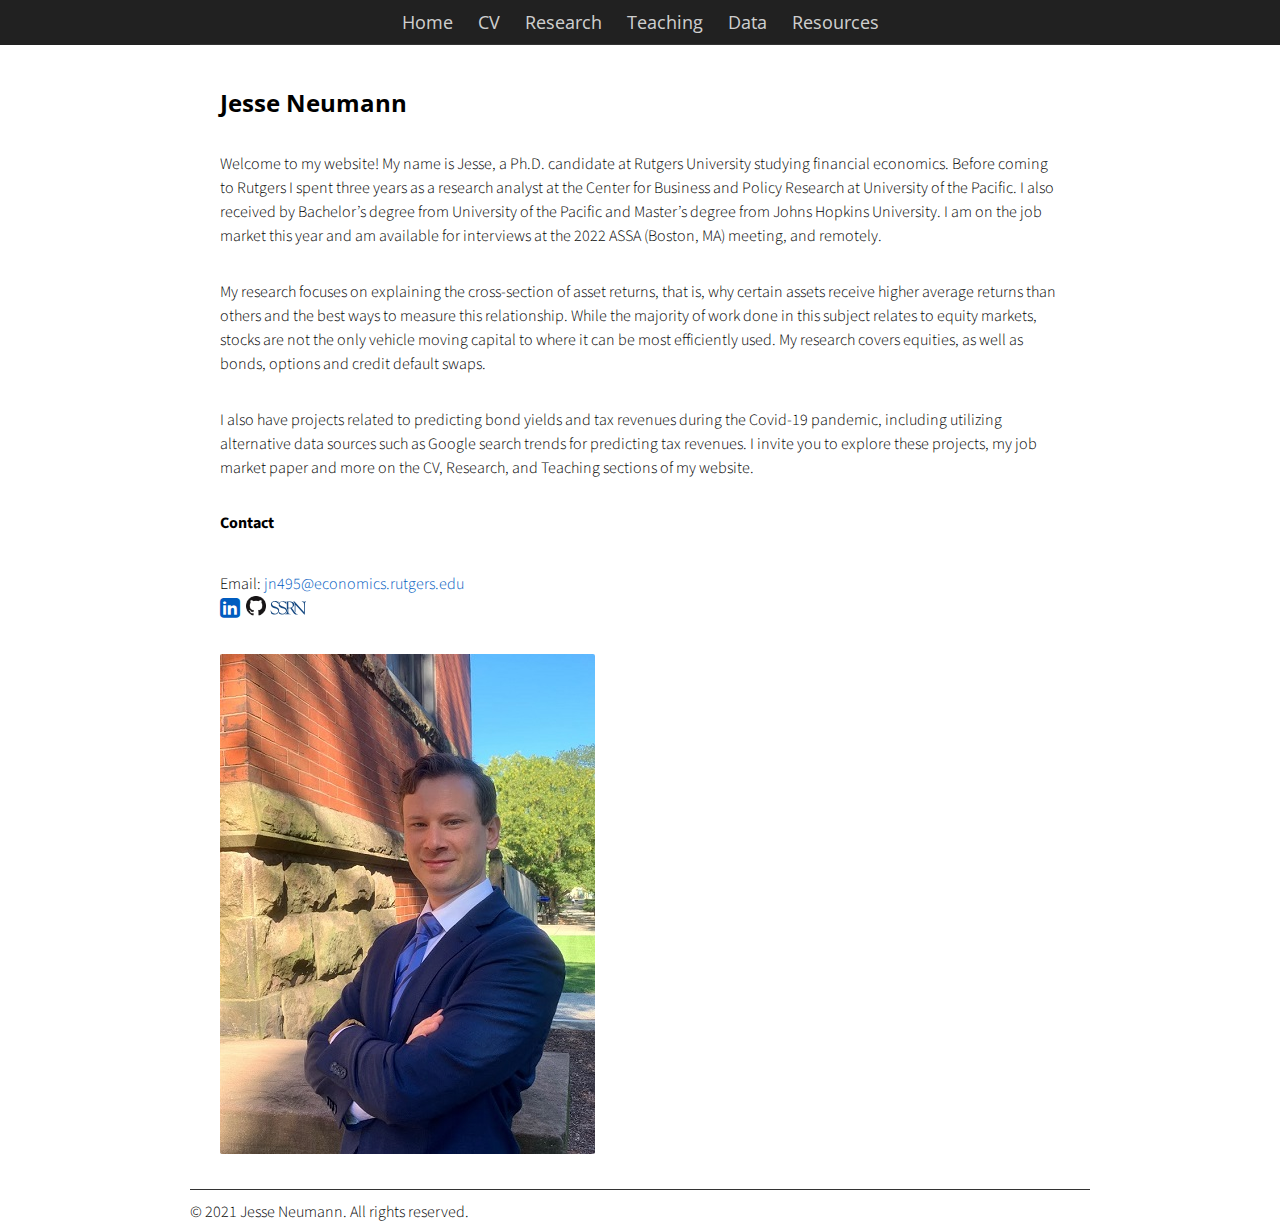
==== commit 5861cc67: "Update index.html" ====
--- a/index.html
+++ b/index.html
@@ -76,7 +76,7 @@
                             <a target="_blank" title="SSRN" href="https://ssrn.com/author=3328999"><img src="img/ssrn_logo.svg" width="38"></a> 
                         </p>
                     </div>
-                    <div class="flex-item flex-item-stretch flex-column">
+                    <div class="flex-item flex-column">
                         <img class="image" src="img/profile.jpg">
                         <!--
                         <p class="text-center text-small text-no-margin-top"><em>@Johnson Park, Piscataway, NJ </em><a href="https://goo.gl/maps/St8mgmyr1SE5Q53e8" target="_blank"><i class="material-icons" style="font-size:14px;color:#E52B50">place</i></a> </p>
